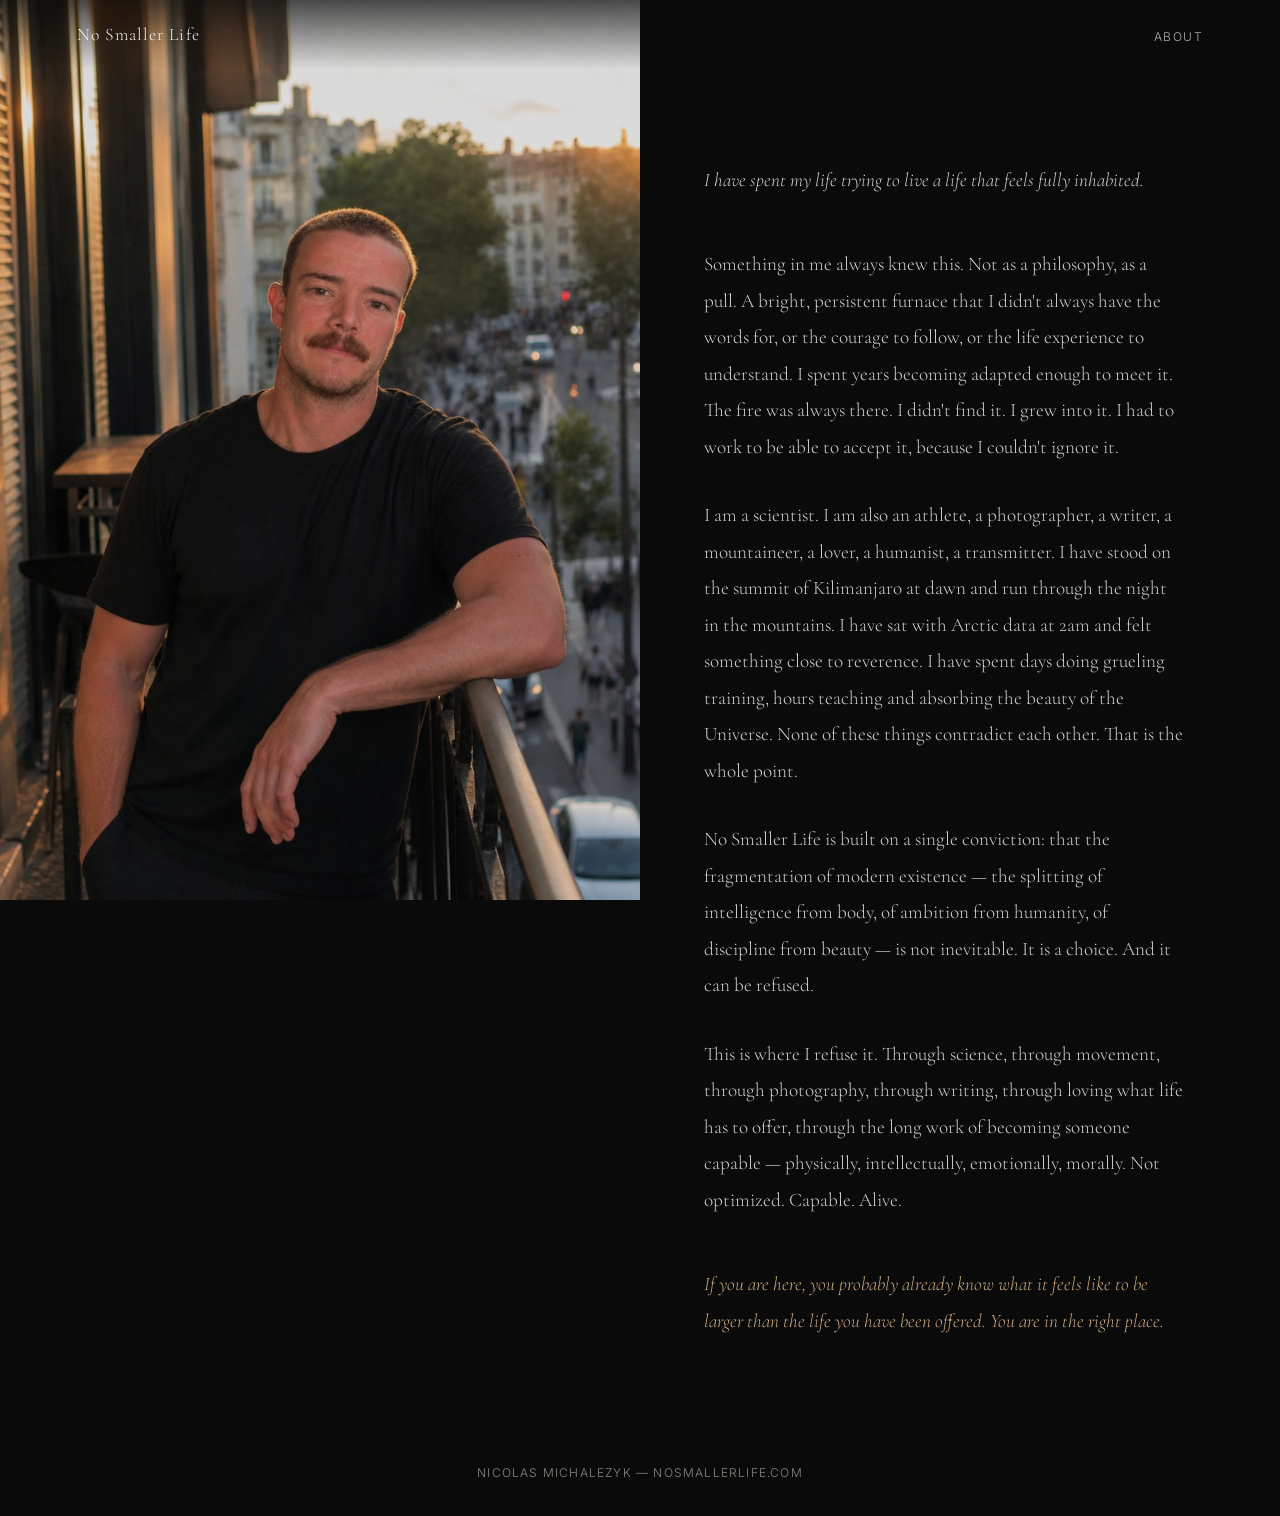
==== about.html @ 2b85eb11 "first commit" ====
<!DOCTYPE html>
<html lang="en">
<head>
    <meta charset="UTF-8">
    <meta name="viewport" content="width=device-width, initial-scale=1.0">
    <title>About — No Smaller Life</title>
    <link rel="stylesheet" href="style.css">
    <link rel="stylesheet" href="about.css">
    <link href="https://fonts.googleapis.com/css2?family=Cormorant+Garamond:ital,wght@0,300;0,400;1,300;1,400&family=Inter:wght@300;400&display=swap" rel="stylesheet">
</head>
<body>

    <nav class="nav">
        <a href="index.html" class="nav-logo">No Smaller Life</a>
        <div class="nav-links">
            <a href="about.html">About</a>
        </div>
    </nav>

    <main class="about-main">

        <div class="about-portrait">
            <img src="images/Portrait_Nicolas.jpg" alt="Nicolas Michalezyk" />
        </div>

        <div class="about-content">

            <p class="about-opening">I have spent my life trying to live a life that feels fully inhabited.</p>

            <p>Something in me always knew this. Not as a philosophy, as a pull. A bright, persistent furnace that I didn't always have the words for, or the courage to follow, or the life experience to understand. I spent years becoming adapted enough to meet it. The fire was always there. I didn't find it. I grew into it. I had to work to be able to accept it, because I couldn't ignore it.</p>

            <p>I am a scientist. I am also an athlete, a photographer, a writer, a mountaineer, a lover, a humanist, a transmitter. I have stood on the summit of Kilimanjaro at dawn and run through the night in the mountains. I have sat with Arctic data at 2am and felt something close to reverence. I have spent days doing grueling training, hours teaching and absorbing the beauty of the Universe. None of these things contradict each other. That is the whole point.</p>

            <p>No Smaller Life is built on a single conviction: that the fragmentation of modern existence — the splitting of intelligence from body, of ambition from humanity, of discipline from beauty — is not inevitable. It is a choice. And it can be refused.</p>

            <p>This is where I refuse it. Through science, through movement, through photography, through writing, through loving what life has to offer, through the long work of becoming someone capable — physically, intellectually, emotionally, morally. Not optimized. Capable. Alive.</p>

            <p class="about-closing">If you are here, you probably already know what it feels like to be larger than the life you have been offered. You are in the right place.</p>

        </div>

    </main>

    <footer>
        <p>Nicolas Michalezyk &mdash; nosmallerlife.com</p>
    </footer>

</body>
</html>
---- style.css ----
/* ─── RESET & BASE ─── */
*, *::before, *::after {
    margin: 0;
    padding: 0;
    box-sizing: border-box;
}

:root {
    --black: #0a0a0a;
    --white: #f4f1ec;
    --warm: #c8a97e;
    --grey: #888880;
    --font-serif: 'Cormorant Garamond', Georgia, serif;
    --font-sans: 'Inter', sans-serif;
}

html {
    scroll-behavior: smooth;
}

body {
    background-color: var(--black);
    color: var(--white);
    font-family: var(--font-sans);
    font-weight: 300;
}

/* ─── HERO ─── */
.hero {
    position: relative;
    width: 100%;
    height: 100vh;
    overflow: hidden;
}

.hero-image {
    position: absolute;
    width: 100%;
    height: 100%;
    object-fit: cover;
    object-position: center;
    opacity: 0.75;
}

.hero-overlay {
    position: absolute;
    inset: 0;
    background: linear-gradient(
        to bottom,
        rgba(10, 10, 10, 0.15) 0%,
        rgba(10, 10, 10, 0.55) 100%
    );
}

.hero-text {
    position: absolute;
    bottom: 12vh;
    left: 6vw;
}

.hero-text h1 {
    font-family: var(--font-serif);
    font-weight: 300;
    font-size: clamp(2.5rem, 6vw, 5rem);
    letter-spacing: 0.04em;
    color: var(--white);
    line-height: 1;
}

.hero-text .tagline {
    margin-top: 1rem;
    font-family: var(--font-serif);
    font-style: italic;
    font-weight: 300;
    font-size: clamp(1rem, 2vw, 1.4rem);
    color: var(--warm);
    letter-spacing: 0.08em;
}

.scroll-hint {
    position: absolute;
    bottom: 3vh;
    left: 50%;
    transform: translateX(-50%);
    color: var(--white);
    opacity: 0.4;
    font-size: 1.2rem;
    animation: float 2.5s ease-in-out infinite;
}

@keyframes float {
    0%, 100% { transform: translateX(-50%) translateY(0); }
    50% { transform: translateX(-50%) translateY(6px); }
}

/* ─── INTRO ─── */
.intro {
    padding: 12vh 6vw;
    max-width: 900px;
    margin: 0 auto;
}

.intro p {
    font-family: var(--font-serif);
    font-size: clamp(1.2rem, 2.2vw, 1.7rem);
    font-weight: 300;
    line-height: 1.8;
    color: var(--white);
    opacity: 0.88;
}

/* ─── ENTRY POINTS ─── */
.entry-points {
    display: flex;
    gap: 1px;
    background-color: #1a1a1a;
    border-top: 1px solid #1e1e1e;
    border-bottom: 1px solid #1e1e1e;
}

.entry {
    flex: 1;
    display: flex;
    flex-direction: column;
    padding: 5vh 4vw;
    text-decoration: none;
    background-color: var(--black);
    transition: background-color 0.3s ease;
    gap: 0.4rem;
}

.entry:hover {
    background-color: #111111;
}

.entry-label {
    font-family: var(--font-serif);
    font-size: clamp(1.3rem, 2.5vw, 2rem);
    font-weight: 300;
    color: var(--white);
    letter-spacing: 0.03em;
}

.entry-sub {
    font-family: var(--font-sans);
    font-size: 0.75rem;
    font-weight: 300;
    color: var(--grey);
    letter-spacing: 0.12em;
    text-transform: uppercase;
}

.entry:hover .entry-label {
    color: var(--warm);
    transition: color 0.3s ease;
}

/* ─── FOOTER ─── */
footer {
    padding: 4vh 6vw;
    text-align: center;
    font-size: 0.75rem;
    font-weight: 300;
    color: var(--grey);
    letter-spacing: 0.1em;
    text-transform: uppercase;
}


/* ─── NAV ─── */
.nav {
    position: fixed;
    top: 0;
    left: 0;
    right: 0;
    z-index: 100;
    display: flex;
    justify-content: space-between;
    align-items: center;
    padding: 1.5rem 6vw;
    background: linear-gradient(to bottom, rgba(10,10,10,0.7) 0%, transparent 100%);
}

.nav-logo {
    font-family: var(--font-serif);
    font-size: 1.1rem;
    font-weight: 300;
    letter-spacing: 0.06em;
    color: var(--white);
    text-decoration: none;
}

.nav-links a {
    font-family: var(--font-sans);
    font-size: 0.75rem;
    font-weight: 300;
    letter-spacing: 0.12em;
    text-transform: uppercase;
    color: var(--white);
    text-decoration: none;
    opacity: 0.7;
    transition: opacity 0.3s ease;
}

.nav-links a:hover {
    opacity: 1;
}
---- about.css ----
/* ─── ABOUT PAGE ─── */
.about-main {
    min-height: 100vh;
    display: grid;
    grid-template-columns: 1fr 1fr;
    gap: 0;
    padding-top: 0;
}

.about-portrait {
    position: sticky;
    top: 0;
    height: 100vh;
    overflow: hidden;
}

.about-portrait img {
    width: 100%;
    height: 100%;
    object-fit: cover;
    object-position: center top;
    opacity: 0.88;
}

.about-content {
    padding: 18vh 6vw 10vh 5vw;
    display: flex;
    flex-direction: column;
    gap: 2rem;
    max-width: 620px;
}

.about-opening {
    font-family: var(--font-serif);
    font-style: italic;
    font-size: clamp(1.4rem, 2.5vw, 2rem);
    font-weight: 300;
    color: var(--white);
    line-height: 1.5;
    margin-bottom: 1rem;
}

.about-content p {
    font-family: var(--font-serif);
    font-size: clamp(1rem, 1.5vw, 1.25rem);
    font-weight: 300;
    line-height: 1.9;
    color: var(--white);
    opacity: 0.85;
}

.about-closing {
    font-family: var(--font-serif) !important;
    font-style: italic;
    color: var(--warm) !important;
    opacity: 1 !important;
    margin-top: 1rem;
}

/* ─── MOBILE ─── */
@media (max-width: 768px) {
    .about-main {
        grid-template-columns: 1fr;
    }

    .about-portrait {
        position: relative;
        height: 60vh;
    }

    .about-content {
        padding: 8vw 6vw 12vw;
        max-width: 100%;
    }
}
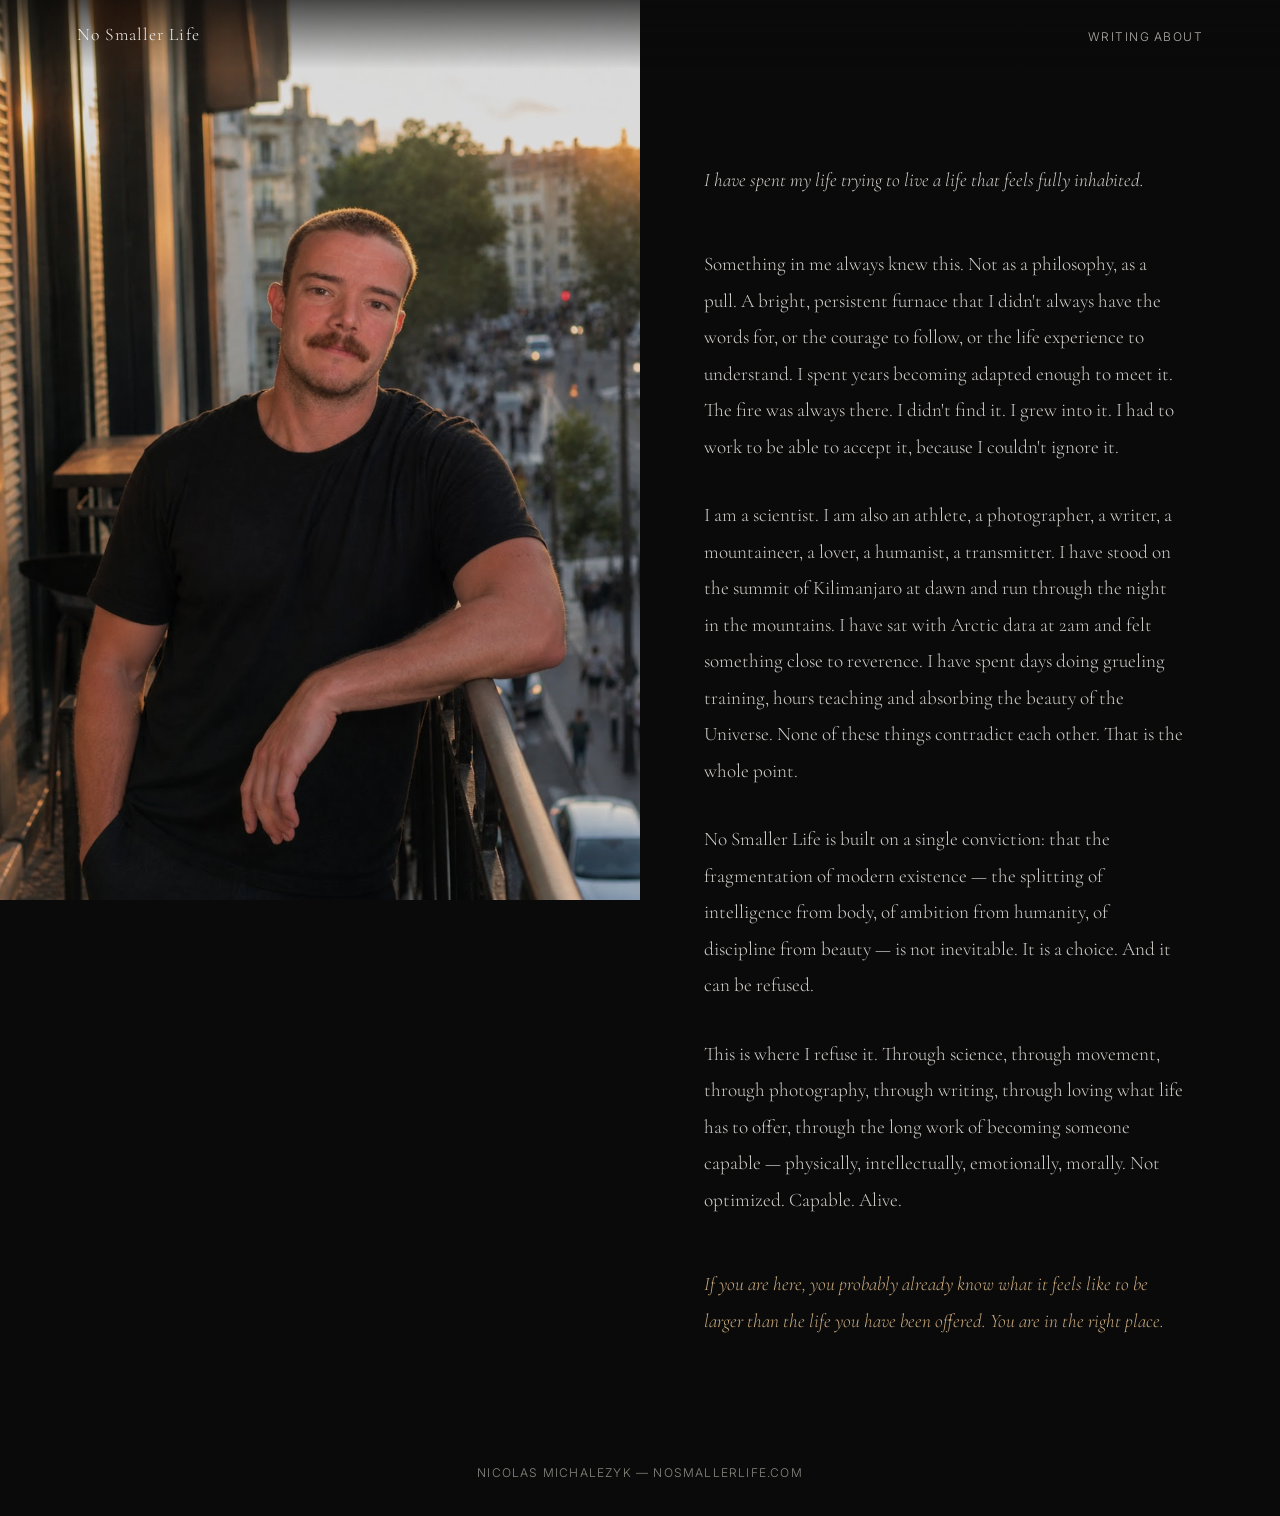
==== commit 4bb2026c: "add writing section and first essay" ====
--- a/about.html
+++ b/about.html
@@ -13,6 +13,7 @@
     <nav class="nav">
         <a href="index.html" class="nav-logo">No Smaller Life</a>
         <div class="nav-links">
+            <a href="writing.html">Writing</a>
             <a href="about.html">About</a>
         </div>
     </nav>
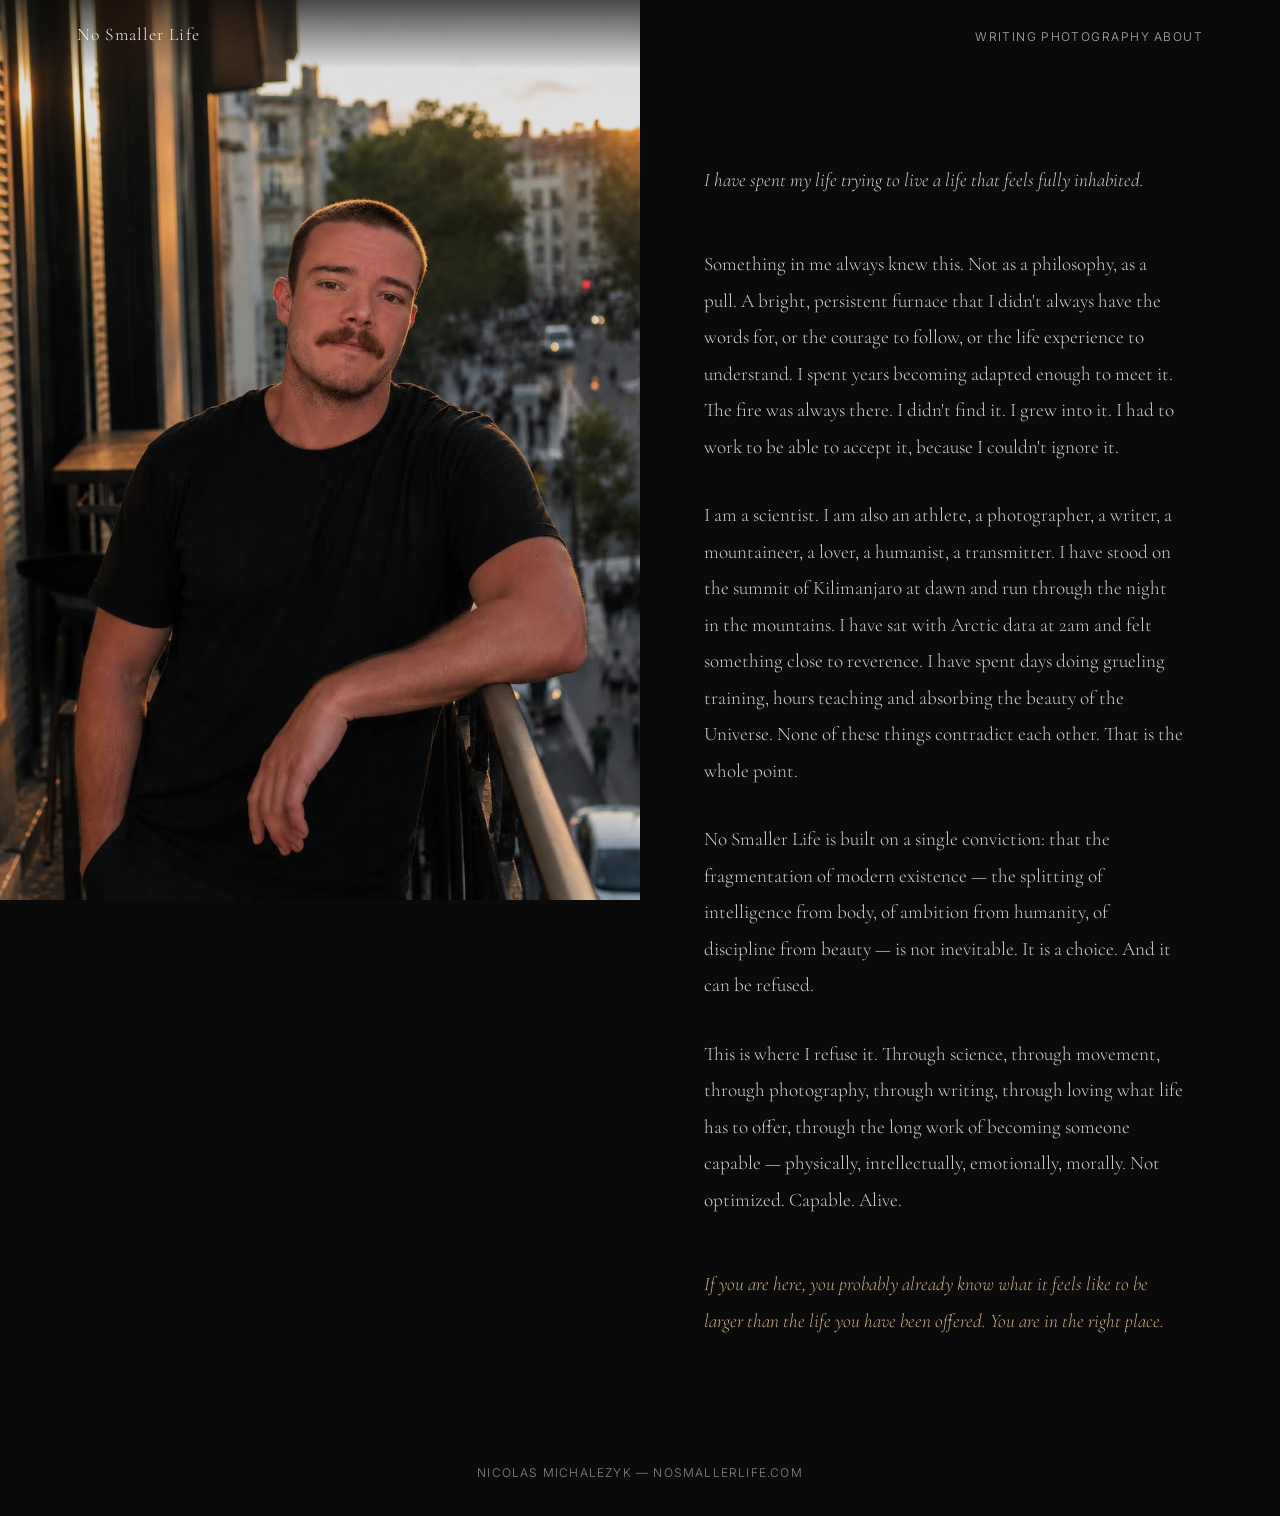
==== commit 44af2d86: "add photography page with full portfolio" ====
--- a/about.html
+++ b/about.html
@@ -14,6 +14,7 @@
         <a href="index.html" class="nav-logo">No Smaller Life</a>
         <div class="nav-links">
             <a href="writing.html">Writing</a>
+            <a href="photography.html">Photography</a>
             <a href="about.html">About</a>
         </div>
     </nav>
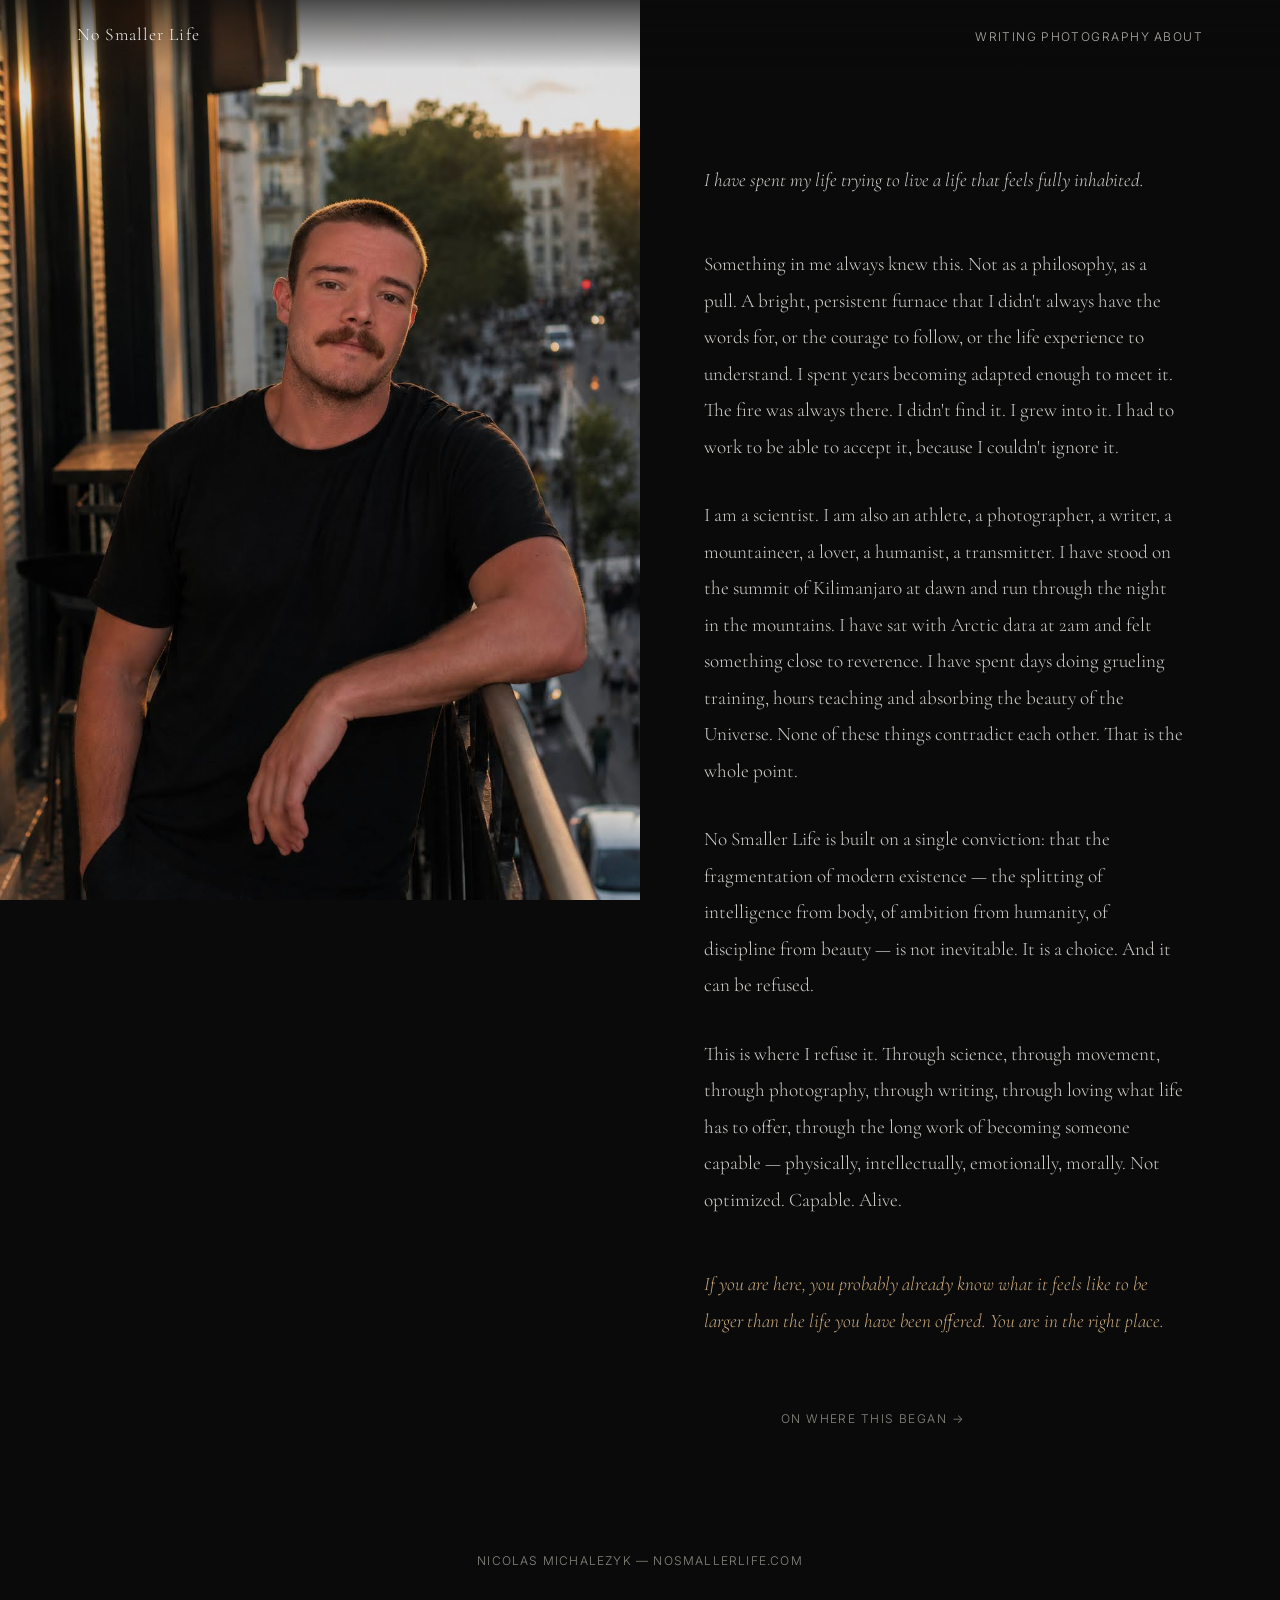
==== commit c779448e: "foreword version" ====
--- a/about.html
+++ b/about.html
@@ -39,6 +39,9 @@
 
             <p class="about-closing">If you are here, you probably already know what it feels like to be larger than the life you have been offered. You are in the right place.</p>
 
+            <div class="about-foreword-link">
+                <a href="foreword.html">On where this began →</a>
+            </div>
         </div>
 
     </main>
--- a/style.css
+++ b/style.css
@@ -108,6 +108,25 @@
     color: var(--white);
     opacity: 0.88;
 }
+
+/* ─── FOREWORD LINK ─── */
+.intro-foreword-link {
+    display: inline-block;
+    margin-top: 2.5rem;
+    font-family: var(--font-sans);
+    font-size: 0.75rem;
+    font-weight: 300;
+    letter-spacing: 0.12em;
+    text-transform: uppercase;
+    color: var(--warm);
+    text-decoration: none;
+    transition: opacity 0.3s ease;
+}
+
+.intro-foreword-link:hover {
+    opacity: 0.7;
+}
+
 
 /* ─── ENTRY POINTS ─── */
 .entry-points {
--- a/about.css
+++ b/about.css
@@ -57,6 +57,26 @@
     margin-top: 1rem;
 }
 
+.about-foreword-link {
+    padding: 4vh 6vw 0;
+    max-width: 620px;
+}
+
+.about-foreword-link a {
+    font-family: var(--font-sans);
+    font-size: 0.75rem;
+    font-weight: 300;
+    letter-spacing: 0.12em;
+    text-transform: uppercase;
+    color: var(--grey);
+    text-decoration: none;
+    transition: color 0.3s ease;
+}
+
+.about-foreword-link a:hover {
+    color: var(--warm);
+}
+
 /* ─── MOBILE ─── */
 @media (max-width: 768px) {
     .about-main {
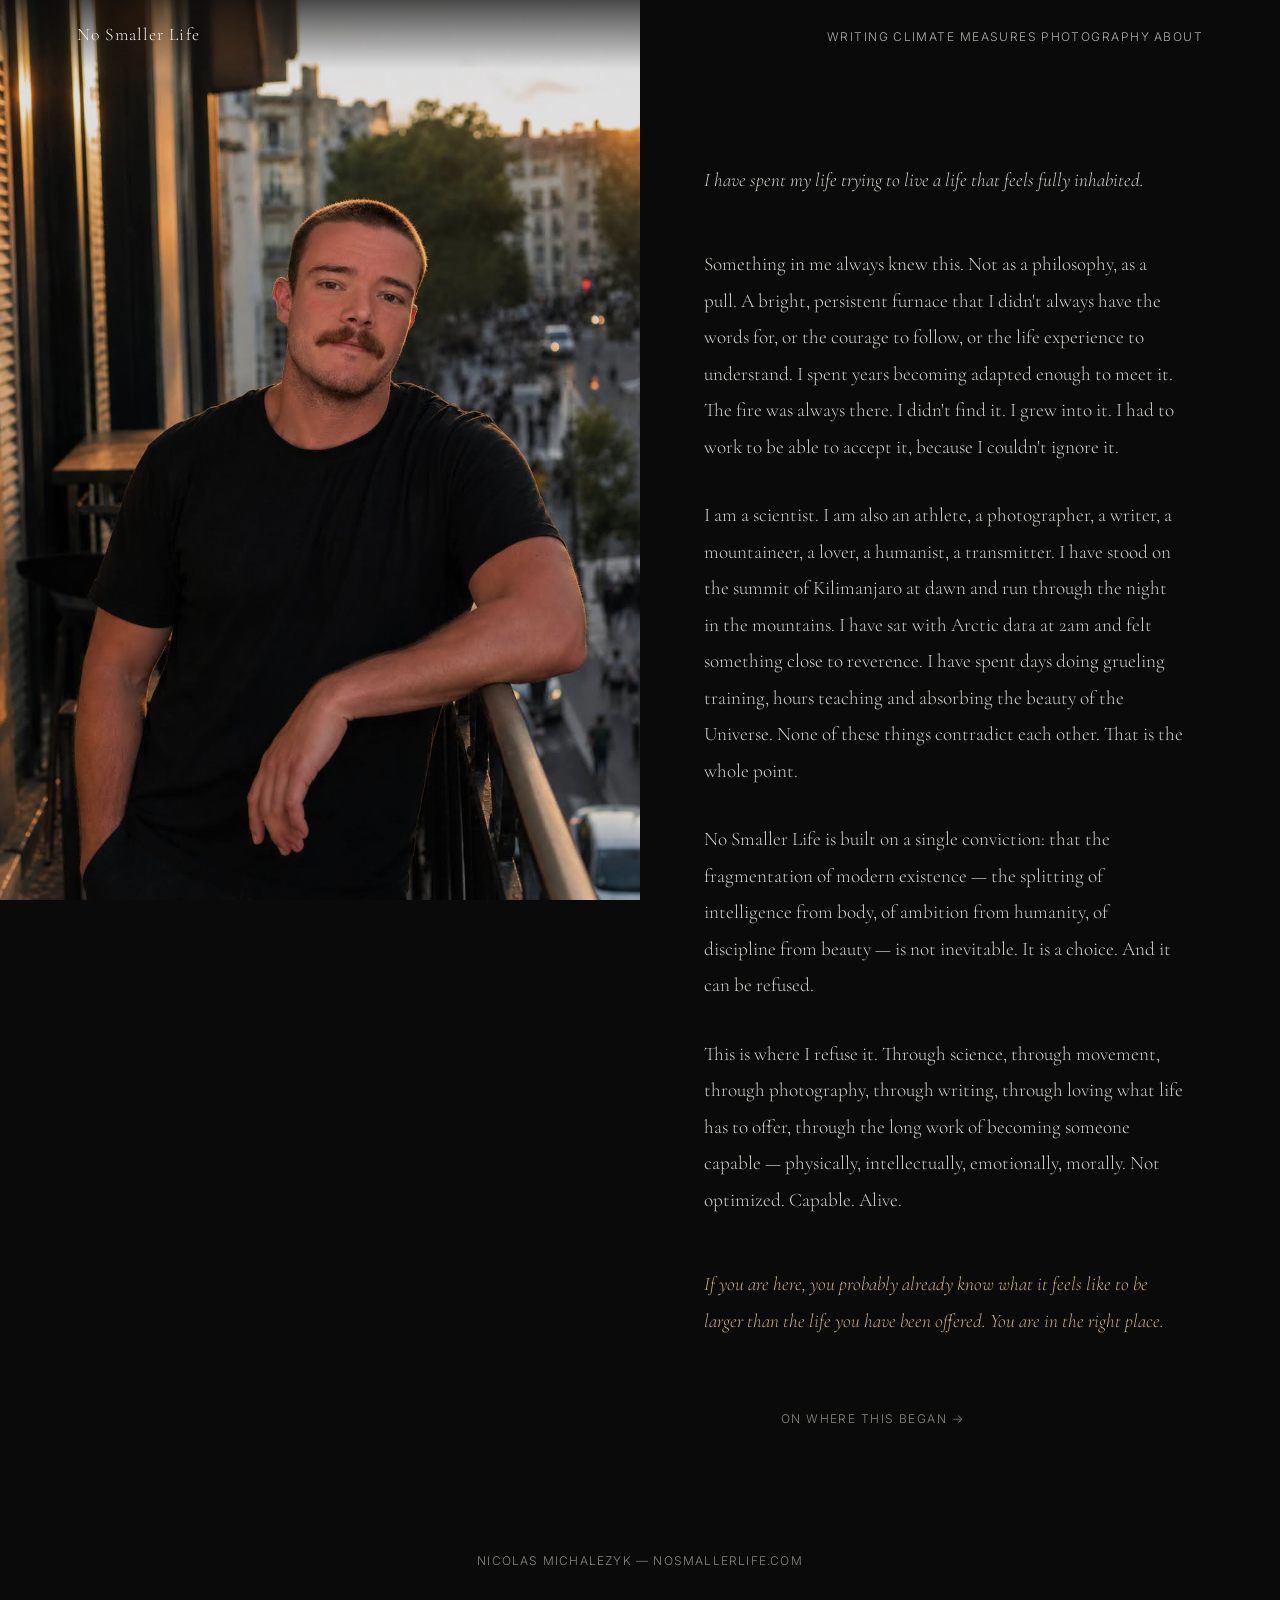
==== commit 0f132588: "Actions & Policies" ====
--- a/about.html
+++ b/about.html
@@ -14,8 +14,9 @@
         <a href="index.html" class="nav-logo">No Smaller Life</a>
         <div class="nav-links">
             <a href="writing.html">Writing</a>
+            <a href="actions-policies.html">Climate Measures</a>
             <a href="photography.html">Photography</a>
-            <a href="about.html">About</a>
+            <a href="about.html">About</a>  
         </div>
     </nav>
 
